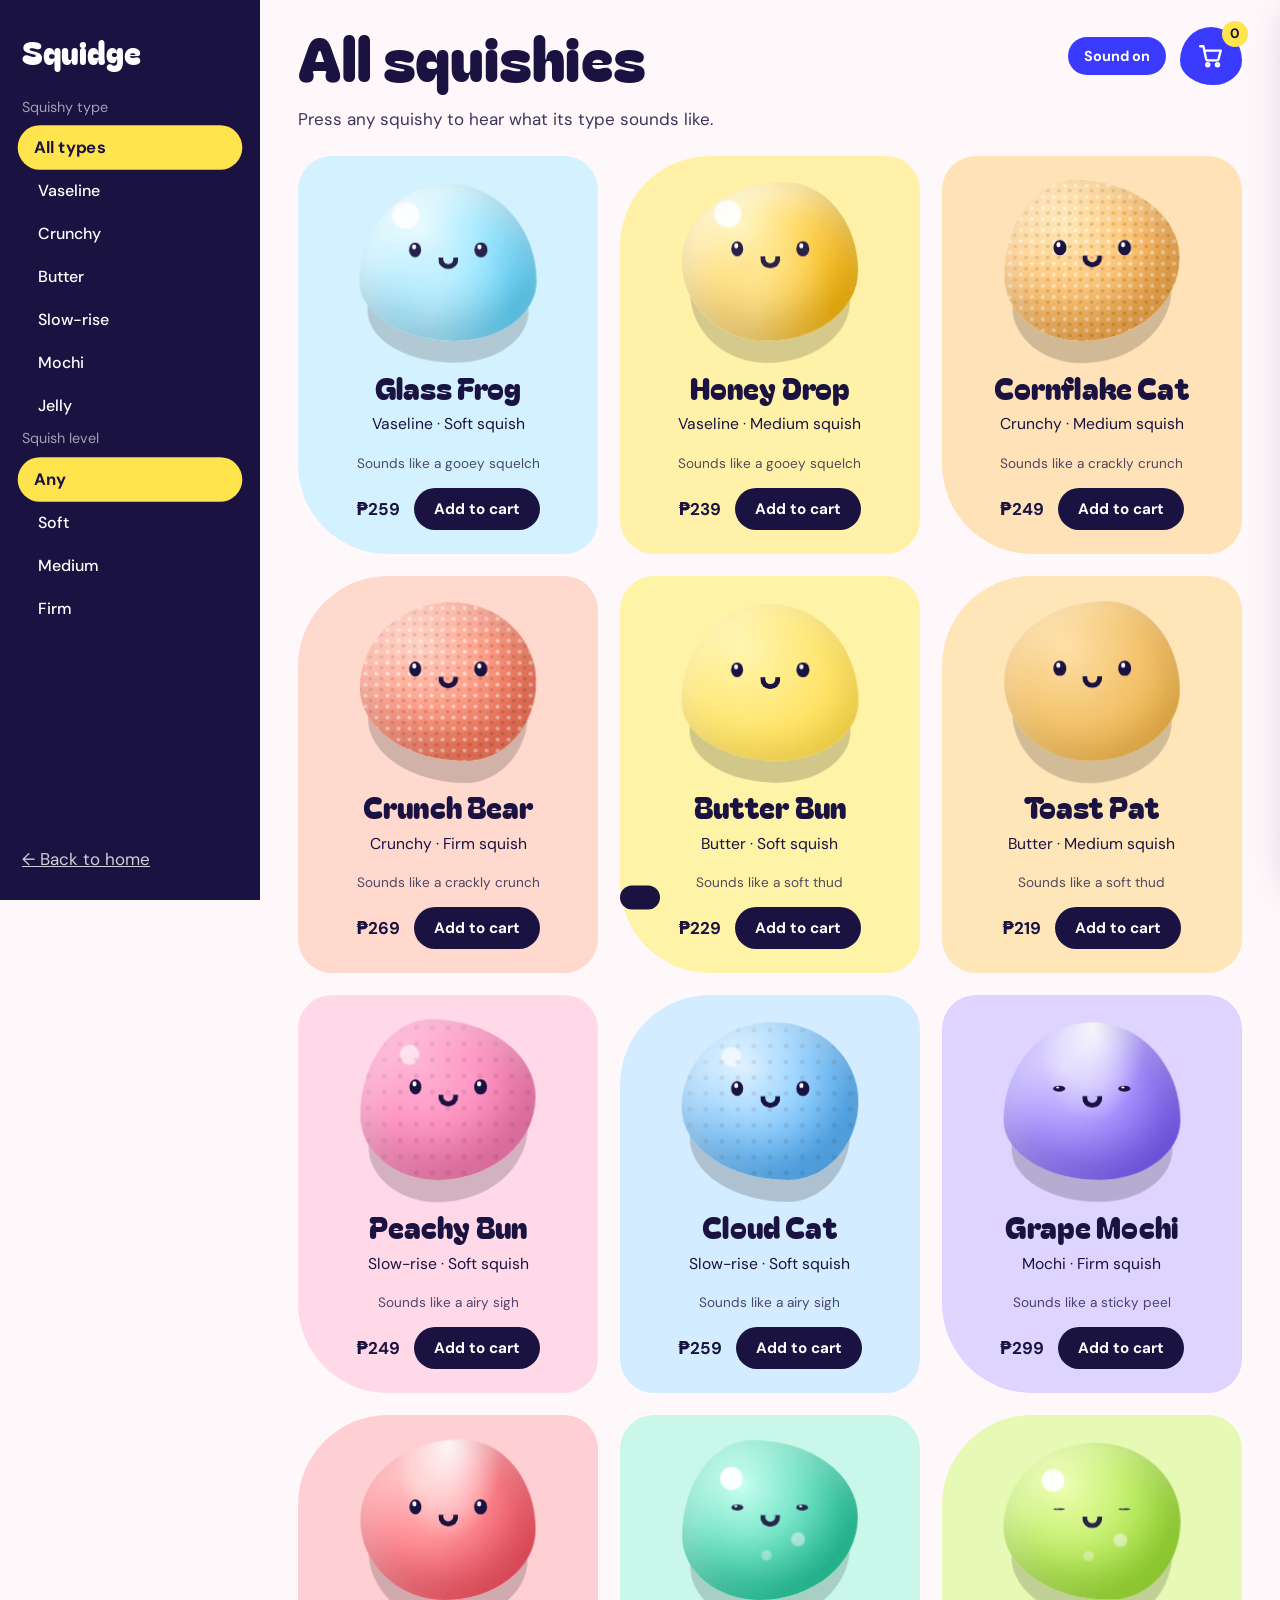
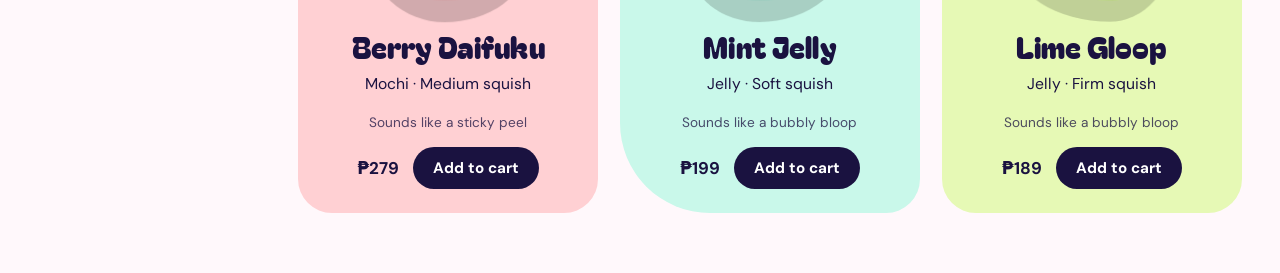
==== shop.html @ 381bbf07 "Add files via upload" ====
<!DOCTYPE html>
<html lang="en">
<head>
<meta charset="utf-8">
<meta name="viewport" content="width=device-width, initial-scale=1, viewport-fit=cover">
<title>Shop — Squidge</title>
<link rel="preconnect" href="https://fonts.googleapis.com">
<link rel="preconnect" href="https://fonts.gstatic.com" crossorigin>
<link href="https://fonts.googleapis.com/css2?family=Bagel+Fat+One&family=DM+Sans:wght@400;500;700&display=swap" rel="stylesheet">
<link rel="stylesheet" href="style.css">
</head>
<body>

<div class="shopPage">
  <aside class="side">
    <a class="logo" href="index.html">Squidge</a>
    <nav aria-label="Filters">
      <p>Squishy type</p>
      <button class="f on" data-type="all">All types</button>
      <button class="f" data-type="vaseline">Vaseline</button>
      <button class="f" data-type="crunchy">Crunchy</button>
      <button class="f" data-type="butter">Butter</button>
      <button class="f" data-type="slow">Slow-rise</button>
      <button class="f" data-type="mochi">Mochi</button>
      <button class="f" data-type="jelly">Jelly</button>
      <p>Squish level</p>
      <button class="f on" data-lv="Any">Any</button>
      <button class="f" data-lv="Soft">Soft</button>
      <button class="f" data-lv="Medium">Medium</button>
      <button class="f" data-lv="Firm">Firm</button>
    </nav>
    <a class="back" href="index.html">← Back to home</a>
  </aside>

  <div class="shopMain">
    <header class="shopTop">
      <h1 id="shopTitle">All squishies</h1>
      <div class="acts">
        <button class="snd" aria-pressed="true">Sound on</button>
        <button class="cartBtn" id="cartBtn" aria-label="Open cart">
          <svg viewBox="0 0 24 24" width="26" height="26" fill="none" stroke="currentColor" stroke-width="2.2" stroke-linecap="round" stroke-linejoin="round"><circle cx="9" cy="20" r="1.4"/><circle cx="18" cy="20" r="1.4"/><path d="M2 3h3l2.6 12.2a1 1 0 0 0 1 .8h9.2a1 1 0 0 0 1-.8L21 7H6"/></svg>
          <span id="cartN">0</span>
        </button>
      </div>
    </header>
    <p class="blurb" id="blurb"></p>
    <div class="grid" id="grid"></div>
  </div>
</div>

<div class="scrim" id="scrim"></div>
<aside class="drawer" id="drawer" aria-hidden="true" aria-label="Cart">
  <div class="dh"><h2>Your cart</h2><button id="cx" aria-label="Close cart">✕</button></div>
  <ul id="clist"></ul>
  <div>
    <div class="tot"><span>Total</span><b id="ctot">₱0</b></div>
    <button class="cta" id="chk" style="width:100%;border:0;cursor:pointer">Checkout</button>
  </div>
</aside>
<div class="wipe" id="wipe"></div>
<div class="toast" id="toast" role="status"></div>

<script src="core.js"></script>
<script>
(function(){
  var $=function(i){return document.getElementById(i)},S=Squidge,Sq=S.Sq;

  /* [name, sound description] by type */
  var T={
    vaseline:['Vaseline','Clear, glossy gel that stretches and oozes. Sounds like a wet, gooey squelch.','gooey squelch'],
    crunchy:['Crunchy','Filled with foam beads, so every squeeze crackles like cereal.','crackly crunch'],
    butter:['Butter','Smooth, matte and dense, like soft clay. Gives a low, quiet thud.','soft thud'],
    slow:['Slow-rise','Foam that takes its time to come back. Lets out an airy sigh as it rises.','airy sigh'],
    mochi:['Mochi','Sticky, stretchy and powdery. A pat when you press and a peel when you let go.','sticky peel'],
    jelly:['Jelly','Wobbly and see-through. Every press ends in a bubbly bloop.','bubbly bloop']
  };
  /* name, type, price, color 1, color 2, card color, squish level */
  var P=[
    ['Glass Frog','vaseline',259,'#e6fbff','#5ad6ff','#d4f1ff','Soft'],
    ['Honey Drop','vaseline',239,'#fff3b0','#ffb800','#fff2a8','Medium'],
    ['Cornflake Cat','crunchy',249,'#ffe8b5','#ffb04d','#ffe2b8','Medium'],
    ['Crunch Bear','crunchy',269,'#ffd0c2','#ff7a5c','#ffd9ce','Firm'],
    ['Butter Bun','butter',229,'#fff6b0','#ffd93d','#fff3a8','Soft'],
    ['Toast Pat','butter',219,'#ffe1a8','#e8a838','#ffe6b9','Medium'],
    ['Peachy Bun','slow',249,'#ffb3d4','#ff7eb6','#ffd9e8','Soft'],
    ['Cloud Cat','slow',259,'#e0f2ff','#5cb8ff','#d3ecff','Soft'],
    ['Grape Mochi','mochi',299,'#d9cfff','#7a5cff','#ddd4ff','Firm'],
    ['Berry Daifuku','mochi',279,'#ffc2c2','#ff4d5e','#ffd0d3','Medium'],
    ['Mint Jelly','jelly',199,'#c8fff0','#17c99a','#c9f8ea','Soft'],
    ['Lime Gloop','jelly',189,'#efffb0','#9be22b','#e6f9b5','Firm']
  ];
  var SH=['50% 50% 46% 54%/62% 62% 38% 38%','58% 42% 52% 48%/50% 56% 44% 50%','40% 60% 56% 44%/60% 48% 52% 40%','52% 48% 40% 60%/54% 50% 50% 46%'];
  var F={type:'all',lv:'Any'},cart=S.cart.load(),grid=$('grid');

  function say(m){var t=$('toast');t.textContent=m;t.classList.add('show');clearTimeout(say.t);say.t=setTimeout(function(){t.classList.remove('show')},1800)}

  /* ---- cart ---- */
  function cartUI(){
    var q=0,t=0,h='';
    P.forEach(function(p){
      var it=cart[p[0]];if(!it||!it.q)return;
      q+=it.q;t+=it.q*p[2];
      h+=`<li><b>${p[0]}</b><span>₱${it.q*p[2]}</span><div class='qty'><button data-k='${p[0]}' data-d='-1' aria-label='Remove one ${p[0]}'>−</button><i>${it.q}</i><button data-k='${p[0]}' data-d='1' aria-label='Add one ${p[0]}'>+</button></div></li>`;
    });
    $('clist').innerHTML=h||"<li class='empty'>Your cart is empty. Go squish something!</li>";
    $('ctot').textContent='₱'+t;$('cartN').textContent=q;
    S.cart.save(cart);
  }
  function cartAdd(n){cart[n]=cart[n]||{q:0};cart[n].q++;cartUI();say(n+' added to cart')}
  var drawer=$('drawer'),scrim=$('scrim');
  function openCart(o){drawer.classList.toggle('open',o);scrim.classList.toggle('on',o);drawer.setAttribute('aria-hidden',o?'false':'true')}
  $('cartBtn').addEventListener('click',function(){openCart(true)});
  $('cx').addEventListener('click',function(){openCart(false)});
  scrim.addEventListener('click',function(){openCart(false)});
  document.addEventListener('keydown',function(e){if(e.key==='Escape')openCart(false)});
  $('chk').addEventListener('click',function(){say('Checkout is coming soon')});
  $('clist').addEventListener('click',function(e){
    var b=e.target.closest('button');if(!b||!cart[b.dataset.k])return;
    cart[b.dataset.k].q=Math.max(0,cart[b.dataset.k].q+(+b.dataset.d));cartUI();
  });

  /* ---- product grid ---- */
  function render(){
    grid.innerHTML='';
    var list=P.filter(function(p){return (F.type==='all'||p[1]===F.type)&&(F.lv==='Any'||p[6]===F.lv)});
    $('shopTitle').textContent=F.type==='all'?'All squishies':T[F.type][0]+' squishies';
    $('blurb').textContent=F.type==='all'?'Press any squishy to hear what its type sounds like.':T[F.type][1];
    if(!list.length)grid.innerHTML="<p class='empty'>No squishies match. Try another filter.</p>";
    list.forEach(function(p,i){
      var a=document.createElement('article');a.className='toy';a.style.background=p[5];
      a.innerHTML=`<button class='jelly' data-type='${p[1]}' aria-label='Squish ${p[0]}' style='--c1:${p[3]};--c2:${p[4]};border-radius:${SH[i%4]}'><span class='face'><span class='eyes'><span class='eye'></span><span class='eye'></span></span><span class='mouth'></span></span></button><h3>${p[0]}</h3><p>${T[p[1]][0]} · ${p[6]} squish</p><small>Sounds like a ${T[p[1]][2]}</small><div class='buy'><span>₱${p[2]}</span><button class='add'>Add to cart</button></div>`;
      var j=a.querySelector('.jelly');S.wire(j);Sq.init(j);
      a.querySelector('.add').addEventListener('click',function(){cartAdd(p[0]);Sq.hop(j)});
      grid.appendChild(a);
    });
  }
  document.querySelectorAll('.f').forEach(function(b){
    b.addEventListener('click',function(){
      var isT=b.dataset.type!==undefined;
      F[isT?'type':'lv']=isT?b.dataset.type:b.dataset.lv;
      document.querySelectorAll(isT?'.f[data-type]':'.f[data-lv]').forEach(function(x){x.classList.toggle('on',x===b)});
      render();
    });
  });

  /* ---- start up: ?type=butter filters, ?cart=1 opens the cart ---- */
  var q=new URLSearchParams(location.search),qt=q.get('type');
  if(qt&&T[qt]){F.type=qt;document.querySelectorAll('.f[data-type]').forEach(function(x){x.classList.toggle('on',x.dataset.type===qt)})}
  render();cartUI();
  if(q.get('cart'))openCart(true);

  /* reveal after the slime wipe from the landing page */
  try{
    if(sessionStorage.getItem('sq-wipe')){
      sessionStorage.removeItem('sq-wipe');
      var w=$('wipe');w.classList.add('reset','go');w.getBoundingClientRect();w.classList.remove('reset');
      requestAnimationFrame(function(){w.classList.add('fade')});
      setTimeout(function(){w.classList.add('reset');w.classList.remove('go','fade')},700);
    }
  }catch(e){}
})();
</script>
</body>
</html>
---- style.css ----
:root{
  --blue:#3b3bff; --pink:#ff7eb6; --lemon:#ffe44d; --mint:#7ff0c8; --ink:#1a1240;
  --paper:#fff8fb; --text:#1a1240; --card:#ffffff;
  box-sizing:border-box; padding-top:env(safe-area-inset-top,0px); padding-bottom:env(safe-area-inset-bottom,0px);
}
@media (prefers-color-scheme:dark){
  :root:not([data-theme="light"]){--paper:#150f33;--text:#fff3f9;--card:#241a4f}
}
:root[data-theme="dark"]{--paper:#150f33;--text:#fff3f9;--card:#241a4f}
html{scroll-padding-top:env(safe-area-inset-top,0px)}
*,*::before,*::after{box-sizing:border-box}
body{margin:0;background:var(--paper);color:var(--text);font:400 1.0625rem/1.55 "DM Sans",system-ui,sans-serif;overflow-x:hidden}
h1,h2,h3{font-family:"Bagel Fat One","DM Sans",system-ui,sans-serif;font-weight:400;line-height:.98;margin:0;letter-spacing:.005em}
a{color:inherit}
:focus-visible{outline:3px solid var(--lemon);outline-offset:3px}

/* nav */
.nav{display:flex;justify-content:space-between;align-items:center;padding:20px clamp(20px,5vw,64px);position:absolute;inset:0 0 auto;z-index:5;color:#fff}
.logo{font:400 1.7rem "Bagel Fat One",sans-serif;text-decoration:none}
.bag{background:var(--lemon);color:var(--ink);border:0;border-radius:999px;padding:10px 18px;font:700 .95rem "DM Sans",sans-serif;cursor:pointer;transition:transform .5s cubic-bezier(.2,2.4,.4,1)}
.bag.bump{transform:scale(1.2)}

/* hero */
.hero{background:var(--blue);color:#fff;min-height:100svh;display:grid;grid-template-columns:1.05fr .95fr;align-items:center;gap:20px;padding:110px clamp(20px,5vw,64px) 60px;position:relative;overflow:hidden}
.hero h1{font-size:clamp(3.2rem,9vw,8rem)}
.hero p{max-width:30ch;font-size:1.25rem;margin:22px 0 30px;color:#e6e6ff}
.cta{display:inline-block;background:var(--lemon);color:var(--ink);font:700 1.05rem "DM Sans",sans-serif;padding:16px 28px;border-radius:999px;text-decoration:none;box-shadow:0 6px 0 #b59f00;transition:transform .12s,box-shadow .12s}
.cta:active{transform:translateY(5px);box-shadow:0 1px 0 #b59f00}
.stage{display:flex;flex-direction:column;align-items:center;gap:18px;position:relative}
.count{background:#ffffff22;border-radius:999px;padding:8px 18px;font-weight:700;font-size:.95rem}
.hint{position:absolute;top:2%;right:4%;background:var(--lemon);color:var(--ink);font-weight:700;padding:8px 14px;border-radius:18px 18px 4px 18px;transform:rotate(6deg);transition:opacity .3s}
.hint.gone{opacity:0}

/* the jelly */
.jelly{--c1:#ffb3d4;--c2:var(--pink);position:relative;width:min(78vw,430px);aspect-ratio:1/.9;
  background:radial-gradient(circle at 28% 22%,#ffffffcc 0 6%,transparent 7%),radial-gradient(circle at 34% 28%,var(--c1),var(--c2) 70%);
  border-radius:46% 54% 50% 50%/58% 54% 46% 42%;box-shadow:inset -20px -26px 44px #0000002a,inset 14px 14px 30px #ffffff55,0 30px 0 -8px #0000002e;
  transform-origin:50% 100%;will-change:transform;cursor:grab;touch-action:manipulation;user-select:none;-webkit-user-select:none;border:0;padding:0;display:block}
.jelly.press{cursor:grabbing}
.face{position:absolute;left:50%;top:46%;transform:translate(-50%,-50%);display:flex;flex-direction:column;align-items:center;gap:12%;width:44%}
.eyes{display:flex;justify-content:space-between;width:100%}
.eye{width:16%;aspect-ratio:1/1.25;background:var(--ink);border-radius:50%;position:relative;transform:translate(var(--lx,0%),var(--ly,0%)) scale(var(--ex,1),var(--ey,1))}
.eye::after{content:"";position:absolute;top:14%;left:22%;width:30%;height:30%;background:#fff;border-radius:50%}

.press .eye::after{display:none}
.mouth{position:relative;overflow:hidden;width:26%;height:0;padding-bottom:9%;border:5px solid var(--ink);border-top-width:0;border-radius:0 0 100px 100px;background:transparent;transition:width .22s,padding-bottom .22s,border-radius .22s,background .22s,border-top-width .22s}
.mouth::after{content:"";position:absolute;left:50%;bottom:-30%;width:55%;height:70%;background:#ff6b9d;border-radius:50%;transform:translateX(-50%);opacity:0;transition:opacity .2s}
.m-happy .mouth{width:38%;padding-bottom:15%}
.m-wow .mouth{width:15%;padding-bottom:10%;border-top-width:5px;border-radius:50%}
.press .mouth{width:34%;padding-bottom:17%;border-top-width:0;border-radius:0 0 100px 100px;background:var(--ink)}
.press .mouth::after{opacity:1}
.blush{position:absolute;top:56%;width:11%;aspect-ratio:2/1;background:#ff4d94;opacity:.45;border-radius:50%;transition:opacity .3s}
.press .blush,.m-happy .blush,.m-wow .blush{opacity:.9}
.blush.l{left:20%}.blush.r{right:20%}

/* hero picker */
.hero{transition:background .5s}
.hero[data-t="2"]{background:#d9381e}
.hero[data-t="3"]{background:#0b7a62}
.hero[data-t="4"]{background:#1a1240}
#hero[data-t="1"]{border-radius:50% 50% 46% 54%/62% 62% 38% 38%}
#hero[data-t="2"]{--c1:#fff3a0;--c2:#ffb800;border-radius:58% 42% 52% 48%/50% 56% 44% 50%}
#hero[data-t="3"]{--c1:#c8fff0;--c2:#17c99a;border-radius:40% 60% 56% 44%/60% 48% 52% 40%}
#hero[data-t="4"]{--c1:#d9cfff;--c2:#7a5cff;border-radius:52% 48% 40% 60%/54% 50% 50% 46%}
.picker{display:flex;gap:16px;padding:10px 6px 4px}
.pick{width:68px;height:60px;border:0;padding:0;cursor:pointer;background:radial-gradient(circle at 32% 28%,#ffffffbb 0 8%,transparent 9%),radial-gradient(circle at 35% 30%,var(--c1),var(--c2) 72%);box-shadow:inset -6px -8px 12px #0003;transform-origin:50% 100%;transition:transform .45s cubic-bezier(.2,2.2,.4,1)}
.pick:nth-child(1){--c1:#ffb3d4;--c2:#ff7eb6;border-radius:50% 50% 46% 54%/62% 62% 38% 38%}
.pick:nth-child(2){--c1:#fff3a0;--c2:#ffb800;border-radius:58% 42% 52% 48%/50% 56% 44% 50%}
.pick:nth-child(3){--c1:#c8fff0;--c2:#17c99a;border-radius:40% 60% 56% 44%/60% 48% 52% 40%}
.pick:nth-child(4){--c1:#d9cfff;--c2:#7a5cff;border-radius:52% 48% 40% 60%/54% 50% 50% 46%}
.pick[aria-pressed="true"]{transform:translateY(-6px) scale(1.18);outline:3px solid #fff;outline-offset:4px}
.pick:active{transform:scale(1.1,.8)}
.meta{text-align:center;color:#fff;display:flex;flex-direction:column;gap:2px}
.meta b{font:400 1.9rem/1 "Bagel Fat One",sans-serif}
.meta span{color:#ffffffcc;font-size:.98rem}

/* sections */
section{padding:clamp(64px,9vw,120px) clamp(20px,5vw,64px)}
.sec-head{max-width:760px;margin-bottom:48px}
.sec-head h2{font-size:clamp(2.4rem,6vw,4.6rem)}
.sec-head p{margin:16px 0 0;max-width:46ch;opacity:.8}
.shelf{display:grid;grid-template-columns:repeat(auto-fit,minmax(240px,1fr));gap:22px}
.toy{border-radius:34px 34px 34px 90px;padding:26px 24px 24px;display:flex;flex-direction:column;align-items:center;text-align:center;gap:6px;color:var(--ink)}
.toy:nth-child(2){border-radius:90px 34px 34px 34px;margin-top:34px}
.toy:nth-child(3){border-radius:34px 90px 34px 34px}
.toy:nth-child(4){border-radius:34px 34px 90px 34px;margin-top:34px}
.toy .jelly{width:78%;margin-bottom:26px;--c1:#ffffffaa}
.toy h3{font-size:1.9rem}
.toy p{margin:4px 0 10px;font-size:.98rem}
.buy{display:flex;align-items:center;gap:14px;font-weight:700}
.add{background:var(--ink);color:#fff;border:0;border-radius:999px;padding:11px 20px;font:700 .95rem "DM Sans",sans-serif;cursor:pointer;transition:transform .12s}
.add:active{transform:scale(.92)}
.t1{background:var(--pink)}.t2{background:var(--lemon)}.t3{background:var(--mint)}.t4{background:#b9a8ff}
.t1 .jelly{--c2:#ff4d94;border-radius:50% 50% 46% 54%/62% 62% 38% 38%}
.t2 .jelly{--c2:#ffb800;border-radius:58% 42% 52% 48%/50% 56% 44% 50%}
.t3 .jelly{--c2:#17c99a;border-radius:40% 60% 56% 44%/60% 48% 52% 40%}
.t4 .jelly{--c2:#7a5cff;border-radius:52% 48% 40% 60%/54% 50% 50% 46%}

.why{background:var(--lemon);color:var(--ink)}
.facts{display:grid;grid-template-columns:repeat(auto-fit,minmax(250px,1fr));gap:36px 48px}
.fact h3{font-size:1.7rem;margin-bottom:10px}
.fact p{margin:0;max-width:34ch}
.fact i{display:block;width:54px;height:54px;background:var(--ink);margin-bottom:18px}
.fact:nth-child(1) i{border-radius:50%}
.fact:nth-child(2) i{border-radius:50% 50% 50% 8px}
.fact:nth-child(3) i{border-radius:40% 60% 55% 45%/55% 45% 60% 40%}

.end{background:var(--ink);color:#fff;text-align:center}
.end h2{font-size:clamp(2.6rem,8vw,6.5rem);max-width:12ch;margin:0 auto 28px}
footer{background:var(--ink);color:#ffffffaa;text-align:center;padding:0 20px 36px;font-size:.9rem}
.toast{position:fixed;left:50%;bottom:calc(24px + env(safe-area-inset-bottom,0px));transform:translate(-50%,140%);background:var(--ink);color:#fff;padding:12px 20px;border-radius:999px;font-weight:700;transition:transform .4s cubic-bezier(.2,1.6,.4,1);z-index:9}
.toast.show{transform:translate(-50%,0)}

[hidden]{display:none!important}
#slime{position:absolute;inset:0;width:100%;height:100%;z-index:0;pointer-events:none}
.hero{user-select:none;-webkit-user-select:none;touch-action:pan-y}
.hero>div{position:relative;z-index:1}
.wipe{position:fixed;inset:0;z-index:40;background:var(--pink);clip-path:circle(0 at var(--x,50%) var(--y,50%));pointer-events:none;transition:clip-path .55s cubic-bezier(.6,0,.2,1),opacity .4s}
.wipe.go{clip-path:circle(150% at var(--x,50%) var(--y,50%));pointer-events:auto}
.wipe.fade{opacity:0}.wipe.reset{transition:none}

/* shop page */
.shopPage{display:grid;grid-template-columns:260px 1fr;min-height:100svh}
.side{background:var(--ink);color:#fff;padding:28px 22px;display:flex;flex-direction:column;gap:22px;position:sticky;top:0;height:100svh;overflow:auto;align-self:start}
.side .logo{font-size:2rem}
.side p{margin:0 0 8px;color:#ffffff99;font-size:.9rem}
.f{display:block;width:100%;text-align:left;background:transparent;color:#fff;border:0;padding:11px 16px;border-radius:999px;font:500 1rem 'DM Sans',sans-serif;cursor:pointer;transition:transform .35s cubic-bezier(.2,2.2,.4,1),background .2s}
.f:hover{background:#ffffff1f}
.f.on{background:var(--lemon);color:var(--ink);font-weight:700;transform:scale(1.04)}
.f:active{transform:scale(.95,.88)}
.back{margin-top:auto;color:#ffffffcc}
.shopMain{padding:0 clamp(18px,3vw,44px) 60px;min-width:0}
.shopTop{display:flex;justify-content:space-between;align-items:center;padding:26px 0;position:sticky;top:0;background:var(--paper);z-index:4}
.shopTop h1{font-size:clamp(2.2rem,5vw,3.8rem)}
.cartBtn{position:relative;width:62px;height:58px;border-radius:50% 50% 46% 54%/58% 58% 42% 42%;border:0;background:var(--blue);color:#fff;cursor:pointer;display:grid;place-items:center;transition:transform .35s cubic-bezier(.2,2.2,.4,1)}
.cartBtn:hover{transform:scale(1.08)}.cartBtn:active{transform:scale(1.12,.84)}
.cartBtn span{position:absolute;top:-6px;right:-6px;background:var(--lemon);color:var(--ink);border-radius:999px;min-width:26px;height:26px;display:grid;place-items:center;font:700 .85rem 'DM Sans',sans-serif;padding:0 6px}
.grid{display:grid;grid-template-columns:repeat(auto-fill,minmax(230px,1fr));gap:22px}
.grid .toy:nth-child(n){margin-top:0}
.grid .toy:nth-child(odd){border-radius:34px 34px 34px 90px}
.grid .toy:nth-child(even){border-radius:90px 34px 34px 34px}
.grid .toy .jelly{width:70%}
.grid .empty{grid-column:1/-1;opacity:.7}
.scrim{position:fixed;inset:0;background:#1a124066;opacity:0;pointer-events:none;transition:opacity .3s;z-index:30}.scrim.on{opacity:1;pointer-events:auto}
.drawer{position:fixed;top:0;right:0;height:100%;width:min(400px,100%);background:var(--card);color:var(--text);z-index:31;transform:translateX(105%);transition:transform .5s cubic-bezier(.2,1.3,.4,1);display:flex;flex-direction:column;border-radius:36px 0 0 36px;padding:24px;box-shadow:-12px 0 40px #1a124033}
.drawer.open{transform:none}
.dh{display:flex;justify-content:space-between;align-items:center}.dh h2{font-size:2rem}
.dh button{width:42px;height:42px;border-radius:50%;border:0;background:var(--lemon);color:var(--ink);font-size:1.1rem;cursor:pointer}
#clist{list-style:none;margin:18px 0;padding:0;flex:1;overflow:auto;display:flex;flex-direction:column;gap:12px}
#clist li{display:grid;grid-template-columns:1fr auto;gap:6px 12px;align-items:center;background:var(--paper);border-radius:22px;padding:14px 16px}
#clist .empty{display:block;background:none;opacity:.7}
.qty{grid-column:1/3;display:flex;align-items:center;gap:10px}
.qty button{width:32px;height:32px;border-radius:50%;border:0;background:var(--ink);color:#fff;font-size:1.1rem;cursor:pointer}
.qty i{font-style:normal;font-weight:700;min-width:1.5ch;text-align:center}
.tot{display:flex;justify-content:space-between;font-size:1.3rem;margin-bottom:14px}
@media (max-width:820px){
  .shopPage{grid-template-columns:1fr}
  .side{position:static;height:auto;padding:16px 18px;gap:10px}
  .side nav{display:flex;flex-wrap:wrap;gap:6px}.side nav p{width:100%;margin:6px 0 0}
  .f{width:auto;padding:8px 14px}.back{margin:0}
}
@media (max-width:820px){
  .hero{grid-template-columns:1fr;padding-top:100px;text-align:left}
  .toy:nth-child(2),.toy:nth-child(4){margin-top:0}
}
@media (prefers-reduced-motion:reduce){*{transition-duration:.01s!important;animation:none!important}}

/* ---- two-page build additions ---- */
.navr{display:flex;gap:10px;align-items:center}
.snd{background:#ffffff26;color:#fff;border:0;border-radius:999px;padding:10px 16px;font:700 .9rem 'DM Sans',sans-serif;cursor:pointer;transition:transform .3s cubic-bezier(.2,2.2,.4,1)}
.snd:active{transform:scale(.92)}
.shopTop .snd{background:var(--blue)}
.acts{display:flex;gap:14px;align-items:center}
a.bag,a.add{text-decoration:none;display:inline-block}
.toy small{opacity:.75;font-size:.85rem;margin-bottom:8px}
.blurb{margin:-6px 0 24px;max-width:58ch;opacity:.85}

/* squishy type textures */
.jelly[data-type=vaseline]{background:radial-gradient(circle at 26% 20%,#fff 0 7%,transparent 8%),radial-gradient(ellipse at 40% 85%,#ffffff66,transparent 55%),radial-gradient(circle at 34% 28%,var(--c1),var(--c2) 75%);opacity:.93;box-shadow:inset -16px -22px 40px #0000002a,inset 18px 18px 36px #ffffffaa,0 30px 0 -8px #0000002e}
.jelly[data-type=crunchy]{background:radial-gradient(circle,#ffffff88 1.6px,transparent 2.4px) 0 0/11px 11px,radial-gradient(circle,#00000022 1.4px,transparent 2.2px) 5px 5px/11px 11px,radial-gradient(circle at 34% 28%,var(--c1),var(--c2) 70%)}
.jelly[data-type=butter]{background:radial-gradient(circle at 34% 28%,var(--c1),var(--c2) 92%);box-shadow:inset -10px -14px 30px #00000018,inset 10px 10px 24px #ffffff44,0 30px 0 -8px #0000002e}
.jelly[data-type=slow]{background:radial-gradient(circle,#00000015 2px,transparent 3px) 0 0/16px 16px,radial-gradient(circle at 28% 22%,#ffffff99 0 5%,transparent 6%),radial-gradient(circle at 34% 28%,var(--c1),var(--c2) 70%)}
.jelly[data-type=mochi]{background:radial-gradient(ellipse at 50% 0,#fffffff2,transparent 45%),radial-gradient(circle at 34% 28%,var(--c1),var(--c2) 82%)}
.jelly[data-type=jelly]{background:radial-gradient(circle at 28% 24%,#fff 0 6%,transparent 7%),radial-gradient(circle at 66% 62%,#ffffff88 0 4%,transparent 5%),radial-gradient(circle at 48% 72%,#ffffff66 0 3%,transparent 4%),radial-gradient(circle at 34% 28%,var(--c1),var(--c2) 72%);opacity:.92}
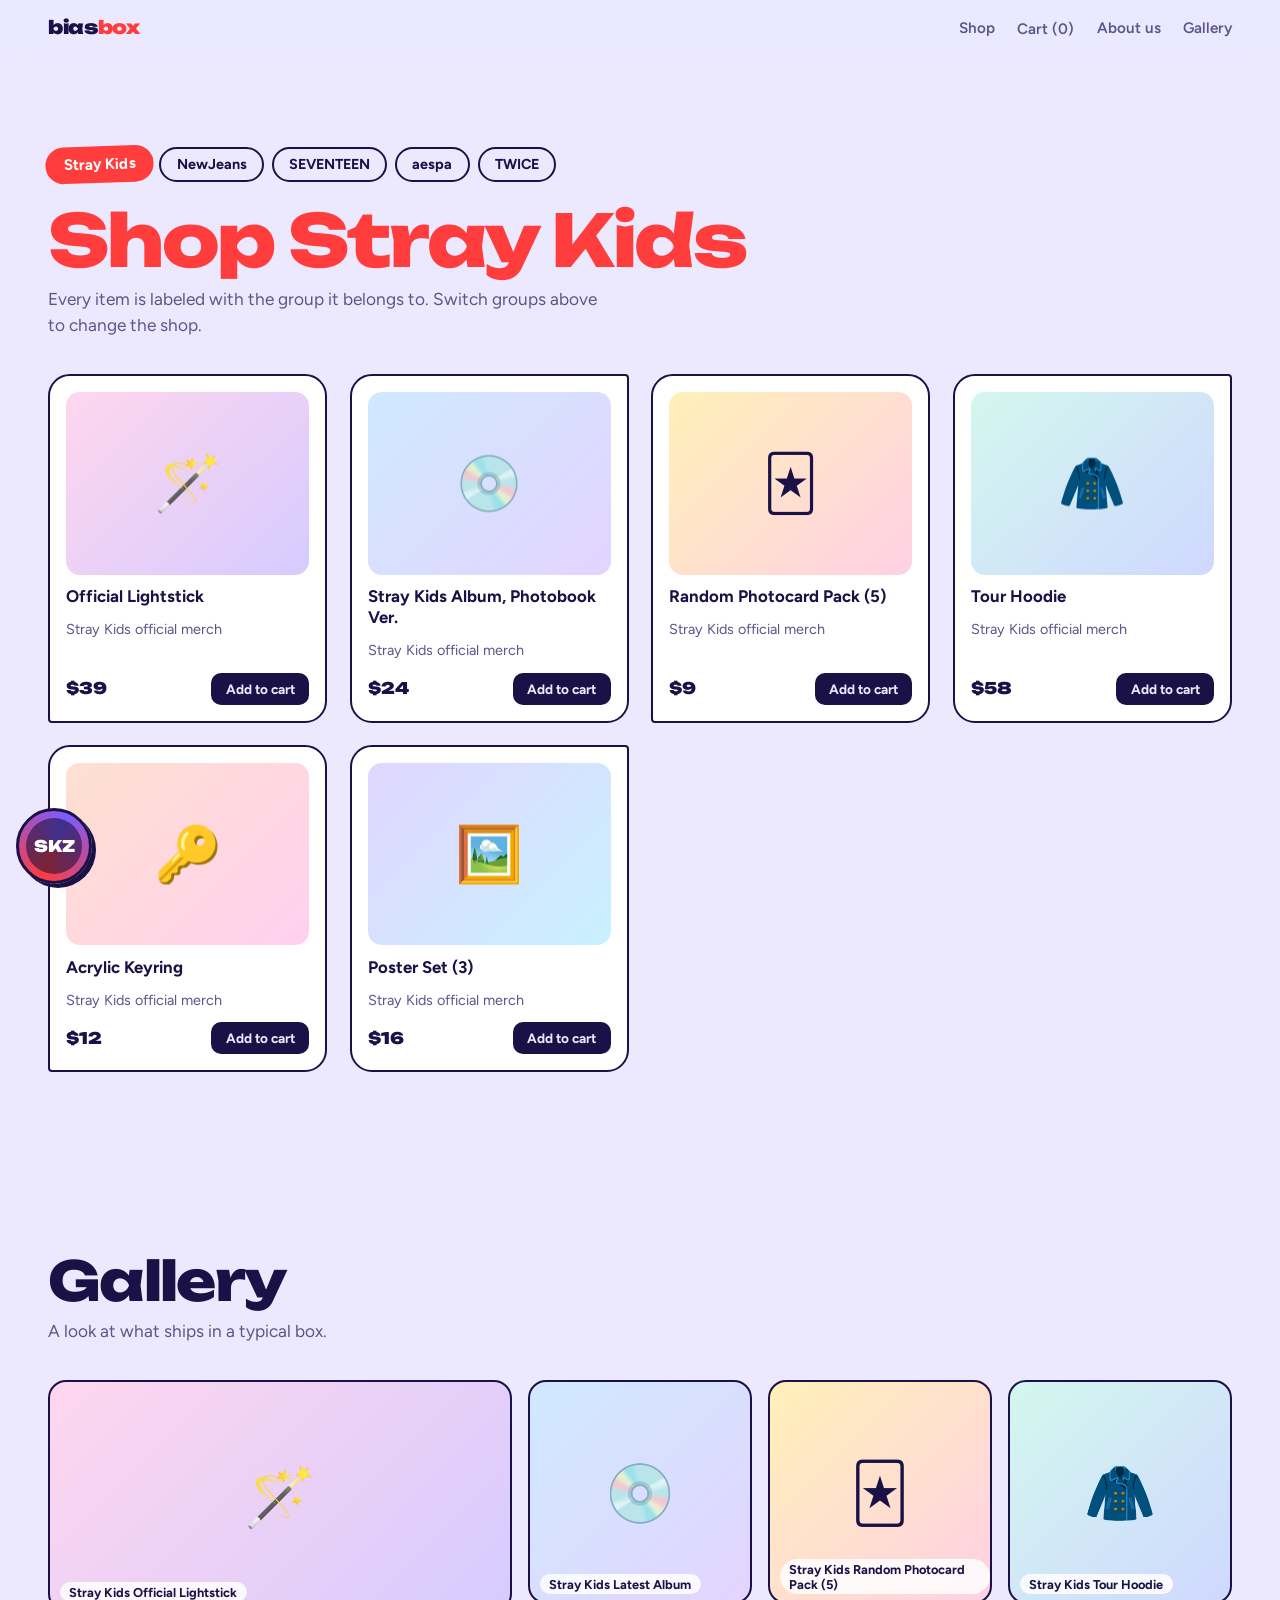
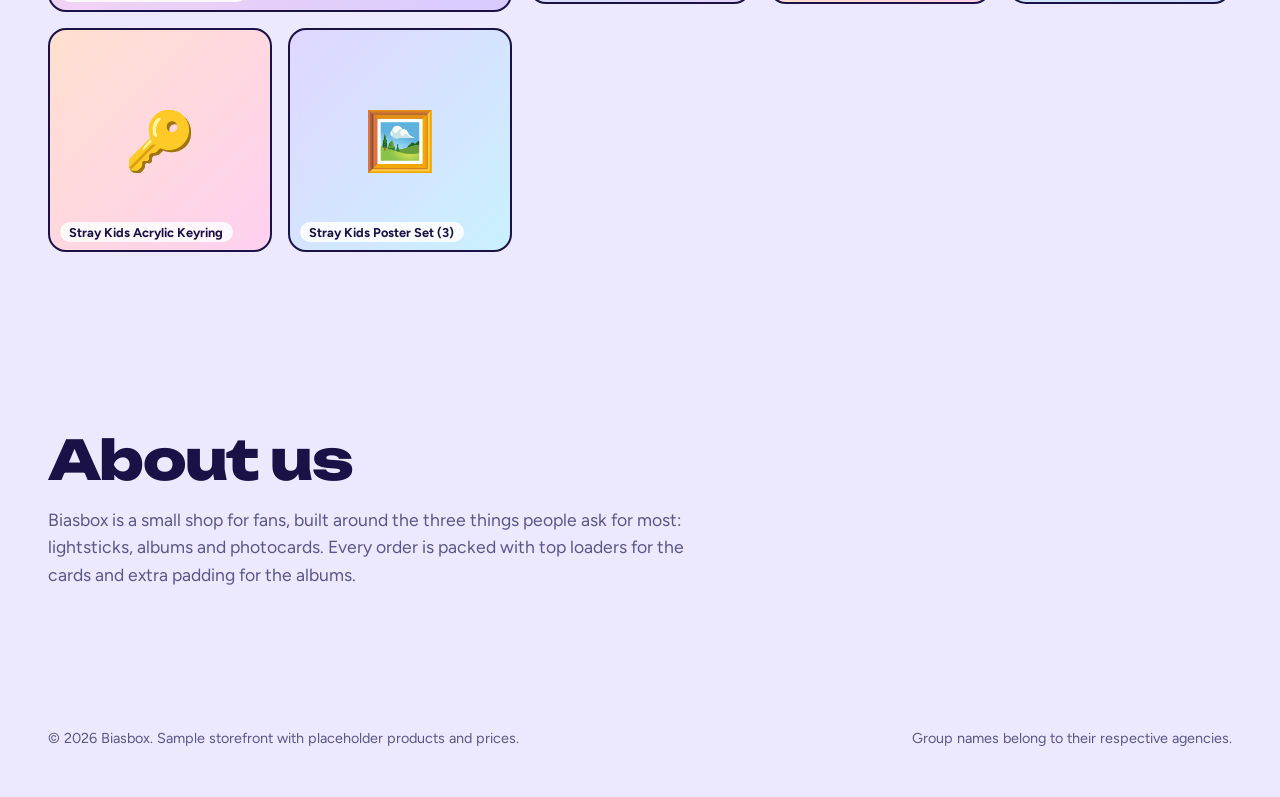
==== commit b97e3745: "Update shop.html" ====
--- a/shop.html
+++ b/shop.html
@@ -3,162 +3,213 @@
 <head>
 <meta charset="utf-8">
 <meta name="viewport" content="width=device-width, initial-scale=1, viewport-fit=cover">
-<title>Shop — Squidge</title>
+<title>Shop – Biasbox</title>
 <link rel="preconnect" href="https://fonts.googleapis.com">
-<link rel="preconnect" href="https://fonts.gstatic.com" crossorigin>
-<link href="https://fonts.googleapis.com/css2?family=Bagel+Fat+One&family=DM+Sans:wght@400;500;700&display=swap" rel="stylesheet">
-<link rel="stylesheet" href="style.css">
+<link href="https://fonts.googleapis.com/css2?family=Unbounded:wght@500;800;900&family=Figtree:wght@400;600;700&display=swap" rel="stylesheet">
+<style>
+:root{
+  --bg:#ece9ff;--surface:#ffffff;--ink:#1a1246;--muted:#5b5588;--line:#cfc9f5;
+  --accent:#ff3d9a;--accent2:#7a5cff;--on-accent:#fff;
+  box-sizing:border-box;padding-top:env(safe-area-inset-top,0px);padding-bottom:env(safe-area-inset-bottom,0px);
+}
+@media (prefers-color-scheme:dark){:root:not([data-theme="light"]){--bg:#120d33;--surface:#1d1650;--ink:#f1eeff;--muted:#a9a2dd;--line:#352c7a}}
+:root[data-theme="dark"]{--bg:#120d33;--surface:#1d1650;--ink:#f1eeff;--muted:#a9a2dd;--line:#352c7a}
+*,*::before,*::after{box-sizing:border-box}
+html{height:100%;scroll-padding-top:env(safe-area-inset-top,0px);scroll-behavior:smooth}
+body{margin:0;min-height:100%;background:var(--bg);color:var(--ink);font-family:"Figtree",system-ui,-apple-system,"Segoe UI",sans-serif;line-height:1.55;overflow-x:hidden;transition:background .4s}
+body::before{content:"";position:fixed;inset:0 0 auto;height:env(safe-area-inset-top,0px);background:var(--bg);z-index:30}
+a{color:inherit}
+:focus-visible{outline:3px solid var(--accent);outline-offset:3px}
+.d{font-family:"Unbounded","Arial Black",system-ui,sans-serif}
+
+header{position:sticky;top:env(safe-area-inset-top,0px);z-index:20;display:flex;align-items:center;justify-content:space-between;gap:1rem;padding:.9rem clamp(1rem,4vw,3rem);background:color-mix(in srgb,var(--bg) 85%,transparent);backdrop-filter:blur(10px)}
+.logo{font-weight:900;font-size:1.15rem;text-decoration:none;letter-spacing:-.02em}
+.logo i{font-style:normal;color:var(--accent)}
+nav{display:flex;gap:1.4rem;font-weight:600;font-size:.95rem}
+nav a{text-decoration:none;color:var(--muted)}nav a:hover{color:var(--ink)}
+.cart{border:2px solid var(--ink);background:none;color:var(--ink);font:700 .9rem "Figtree",sans-serif;padding:.45rem 1rem;border-radius:99px;cursor:pointer}
+
+/* HERO */
+.hero{position:relative;padding:clamp(1.5rem,4vw,3rem) clamp(1rem,4vw,3rem) 0;overflow:hidden}
+.pick{display:flex;flex-wrap:wrap;gap:.5rem;margin-bottom:1.4rem}
+.pick button{font:700 .9rem "Figtree",sans-serif;border:2px solid var(--ink);background:transparent;color:var(--ink);padding:.4rem .95rem;border-radius:99px;cursor:pointer;transition:.2s}
+.pick button[aria-pressed="true"]{background:var(--accent);border-color:var(--accent);color:var(--on-accent);transform:rotate(-2deg) scale(1.05)}
+.stage{display:grid;grid-template-columns:1.25fr 1fr;gap:2rem;align-items:center;min-height:min(70vh,620px)}
+.kicker{font-size:clamp(1rem,2vw,1.3rem);font-weight:700;margin:0 0 .4rem;color:var(--muted)}
+.gname{font-weight:900;font-size:clamp(3rem,10.5vw,9rem);line-height:.88;letter-spacing:-.04em;margin:0;color:var(--accent);word-break:break-word;transition:color .3s}
+.what{font-weight:800;font-size:clamp(1.3rem,3.4vw,2.6rem);line-height:1.1;letter-spacing:-.02em;margin:1rem 0 .8rem;max-width:18ch}
+.sub{max-width:44ch;color:var(--muted);font-size:1.1rem;margin:0 0 1.5rem}
+.cta{display:inline-block;background:var(--ink);color:var(--bg);font-weight:700;padding:.9rem 1.6rem;border-radius:14px;text-decoration:none;box-shadow:6px 6px 0 var(--accent);transition:transform .15s,box-shadow .15s}
+.cta:hover{transform:translate(3px,3px);box-shadow:3px 3px 0 var(--accent)}
+.cta+.cta{background:transparent;color:var(--ink);border:2px solid var(--ink);box-shadow:none;margin-left:.6rem}
+
+/* CSS-drawn merch trio */
+.trio{position:relative;height:min(62vh,520px);min-height:340px}
+.stick{position:absolute;left:50%;top:2%;width:64px;height:92%;transform:translateX(-50%) rotate(14deg);transform-origin:50% 90%}
+.stick .orb{position:absolute;top:0;left:50%;width:150px;height:150px;transform:translateX(-50%);border-radius:50%;background:radial-gradient(circle at 35% 30%,#fff 0 8%,var(--accent) 40%,var(--accent2) 100%);box-shadow:0 0 60px 14px color-mix(in srgb,var(--accent) 60%,transparent);animation:glow 3s ease-in-out infinite}
+.stick .orb::after{content:"♥";position:absolute;inset:0;display:grid;place-items:center;color:#fff;font-size:3.2rem;opacity:.9}
+.stick .rod{position:absolute;top:140px;bottom:0;left:50%;width:34px;transform:translateX(-50%);border-radius:10px 10px 22px 22px;background:linear-gradient(90deg,#d9d4ff,#fff 40%,#aaa3e8)}
+.stick .rod::before{content:"";position:absolute;top:34%;left:-6px;right:-6px;height:16px;border-radius:8px;background:var(--ink)}
+.album{position:absolute;left:0;bottom:3%;width:56%;aspect-ratio:1;background:var(--ink);border-radius:8px;transform:rotate(-9deg);box-shadow:10px 14px 0 color-mix(in srgb,var(--accent2) 55%,transparent);overflow:hidden;display:grid;place-items:center}
+.album::before{content:"";position:absolute;inset:12% 12%;border-radius:50%;background:conic-gradient(from 20deg,var(--accent),var(--accent2),#35e0d0,var(--accent));opacity:.95}
+.album::after{content:"";position:absolute;width:16%;aspect-ratio:1;border-radius:50%;background:var(--bg)}
+.album span{position:absolute;left:8%;bottom:6%;z-index:2;color:#fff;font:800 .7rem "Unbounded",sans-serif}
+.pc{position:absolute;right:2%;bottom:0;width:34%;aspect-ratio:2/3;border-radius:10px;background:linear-gradient(135deg,#fff 0,#ffd6ee 30%,#cfe9ff 55%,#e3d4ff 80%,#fff);border:7px solid #fff;transform:rotate(11deg);box-shadow:0 14px 30px rgba(26,18,70,.35);display:flex;align-items:flex-end;padding:.5rem;font:800 .65rem "Unbounded",sans-serif;color:#1a1246}
+.pc::before{content:"";position:absolute;inset:8% 10% 24%;border-radius:6px;background:linear-gradient(160deg,var(--accent),var(--accent2));opacity:.85}
+.pc b{position:relative}
+@keyframes glow{50%{box-shadow:0 0 90px 28px color-mix(in srgb,var(--accent) 70%,transparent)}}
+@media(prefers-reduced-motion:reduce){.stick .orb{animation:none}html{scroll-behavior:auto}*{transition:none!important}}
+
+.ticker{margin-top:2rem;border-block:2px solid var(--ink);overflow:hidden;white-space:nowrap;font-weight:900;padding:.6rem 0}
+.ticker div{display:inline-block;animation:tick 28s linear infinite;padding-left:100%}
+@keyframes tick{to{transform:translateX(-100%)}}
+
+section{padding:clamp(3rem,7vw,6rem) clamp(1rem,4vw,3rem)}
+h2{font-weight:800;font-size:clamp(1.8rem,4.5vw,3.4rem);letter-spacing:-.03em;line-height:1.05;margin:0 0 .6rem;max-width:20ch}
+.lead{color:var(--muted);max-width:50ch;margin:0 0 2.2rem;font-size:1.08rem}
+
+/* shop */
+[hidden]{display:none!important}
+#shoptitle{font-weight:800;font-size:clamp(2rem,6vw,4.5rem);letter-spacing:-.035em;line-height:1;margin:0 0 .6rem;color:var(--accent)}
+.grid{display:grid;grid-template-columns:repeat(auto-fill,minmax(250px,1fr));gap:1.4rem}
+.card{background:var(--surface);border:2px solid var(--ink);border-radius:22px 22px 22px 4px;padding:1rem;display:flex;flex-direction:column;gap:.7rem}
+.card:nth-child(even){border-radius:22px 4px 22px 22px}
+.thumb{aspect-ratio:4/3;border-radius:14px;display:grid;place-items:center;font-size:3.4rem;background:linear-gradient(135deg,var(--c1),var(--c2))}
+.card h3{margin:0;font-size:1.05rem;line-height:1.25}
+.card .g{font-size:.9rem;color:var(--muted);margin:0}
+.row{display:flex;justify-content:space-between;align-items:center;margin-top:auto}
+.price{font-weight:900}
+.add{border:0;background:var(--ink);color:var(--bg);font:700 .85rem "Figtree",sans-serif;padding:.5rem .9rem;border-radius:10px;cursor:pointer}
+.add.done{background:var(--accent);color:#fff}
+
+.how{display:grid;grid-template-columns:repeat(auto-fit,minmax(220px,1fr));gap:2rem;border-top:2px solid var(--ink);padding-top:2rem}
+.how h3{margin:0 0 .4rem;font-size:1.15rem}.how p{margin:0;color:var(--muted)}
+
+footer{padding:2rem clamp(1rem,4vw,3rem) 3rem;color:var(--muted);font-size:.9rem;display:flex;flex-wrap:wrap;justify-content:space-between;gap:1rem}
+
+@media(max-width:820px){
+  header{flex-wrap:wrap}nav{width:100%;order:3;overflow-x:auto;gap:1.1rem;padding-bottom:.2rem}
+  .stage{grid-template-columns:1fr;min-height:0}
+  .trio{height:360px}
+  .cta+.cta{margin:.6rem 0 0}
+}
+
+[hidden]{display:none!important}
+#shoptitle{font-weight:800;font-size:clamp(2rem,6vw,4.5rem);letter-spacing:-.035em;line-height:1;margin:0 0 .6rem;color:var(--accent)}
+.navbtn{font:600 .95rem "Figtree",sans-serif;background:none;border:0;color:var(--muted);cursor:pointer;padding:0}.navbtn:hover{color:var(--ink)}
+.thumb{overflow:hidden}
+.gal{display:grid;grid-template-columns:repeat(auto-fill,minmax(200px,1fr));gap:1rem}
+.gal figure{margin:0;position:relative;aspect-ratio:1;border-radius:18px;border:2px solid var(--ink);display:grid;place-items:center;font-size:3.6rem;overflow:hidden;background:linear-gradient(135deg,var(--c1),var(--c2))}
+.gal figure:first-child{grid-column:span 2;aspect-ratio:2/1}
+.gal figcaption{position:absolute;left:.6rem;bottom:.5rem;font:700 .8rem "Figtree",sans-serif;color:#1a1246;background:rgba(255,255,255,.85);padding:.15rem .6rem;border-radius:99px}
+.gal img{width:100%;height:100%;object-fit:cover}
+.about{max-width:60ch;font-size:1.1rem;color:var(--muted)}
+.badge{position:fixed;left:max(1rem,env(safe-area-inset-left,0px));bottom:calc(1rem + env(safe-area-inset-bottom,0px));width:76px;height:76px;border-radius:50%;z-index:25;border:3px solid var(--ink);background:conic-gradient(from 200deg,var(--accent),var(--accent2),var(--accent));display:grid;place-items:center;text-decoration:none;box-shadow:4px 4px 0 var(--ink);transition:transform .2s}
+.badge:hover{transform:rotate(-8deg) scale(1.06)}
+.badge span{width:56px;height:56px;border-radius:50%;background:rgba(18,13,51,.55);color:#fff;display:grid;place-items:center;font:900 1rem "Unbounded",sans-serif}
+.scrim{position:fixed;inset:0;background:rgba(26,18,70,.45);z-index:35}
+.drawer{position:fixed;top:0;right:0;bottom:0;width:min(400px,100%);background:var(--surface);border-left:2px solid var(--ink);z-index:40;display:flex;flex-direction:column;padding:calc(1.2rem + env(safe-area-inset-top,0px)) 1.2rem calc(1.2rem + env(safe-area-inset-bottom,0px));transform:translateX(100%);visibility:hidden;transition:transform .3s,visibility .3s}
+.drawer.open{transform:none;visibility:visible}
+.dh{display:flex;justify-content:space-between;align-items:center}.dh h2{font-size:1.4rem;margin:0}
+#lines{flex:1;overflow:auto;margin:1rem 0}
+.line{display:grid;grid-template-columns:52px 1fr auto;gap:.7rem;align-items:center;padding:.6rem 0;border-bottom:1px solid var(--line)}
+.lt{width:52px;height:52px;border-radius:12px;display:grid;place-items:center;font-size:1.6rem;background:linear-gradient(135deg,var(--c1),var(--c2));overflow:hidden}
+.qty{display:flex;align-items:center;gap:.5rem;font-weight:700}
+.qty button{width:28px;height:28px;border-radius:50%;border:2px solid var(--ink);background:none;color:var(--ink);cursor:pointer;font-weight:700}
+</style>
 </head>
 <body>
-
-<div class="shopPage">
-  <aside class="side">
-    <a class="logo" href="index.html">Squidge</a>
-    <nav aria-label="Filters">
-      <p>Squishy type</p>
-      <button class="f on" data-type="all">All types</button>
-      <button class="f" data-type="vaseline">Vaseline</button>
-      <button class="f" data-type="crunchy">Crunchy</button>
-      <button class="f" data-type="butter">Butter</button>
-      <button class="f" data-type="slow">Slow-rise</button>
-      <button class="f" data-type="mochi">Mochi</button>
-      <button class="f" data-type="jelly">Jelly</button>
-      <p>Squish level</p>
-      <button class="f on" data-lv="Any">Any</button>
-      <button class="f" data-lv="Soft">Soft</button>
-      <button class="f" data-lv="Medium">Medium</button>
-      <button class="f" data-lv="Firm">Firm</button>
-    </nav>
-    <a class="back" href="index.html">← Back to home</a>
-  </aside>
-
-  <div class="shopMain">
-    <header class="shopTop">
-      <h1 id="shopTitle">All squishies</h1>
-      <div class="acts">
-        <button class="snd" aria-pressed="true">Sound on</button>
-        <button class="cartBtn" id="cartBtn" aria-label="Open cart">
-          <svg viewBox="0 0 24 24" width="26" height="26" fill="none" stroke="currentColor" stroke-width="2.2" stroke-linecap="round" stroke-linejoin="round"><circle cx="9" cy="20" r="1.4"/><circle cx="18" cy="20" r="1.4"/><path d="M2 3h3l2.6 12.2a1 1 0 0 0 1 .8h9.2a1 1 0 0 0 1-.8L21 7H6"/></svg>
-          <span id="cartN">0</span>
-        </button>
-      </div>
-    </header>
-    <p class="blurb" id="blurb"></p>
-    <div class="grid" id="grid"></div>
-  </div>
-</div>
-
-<div class="scrim" id="scrim"></div>
-<aside class="drawer" id="drawer" aria-hidden="true" aria-label="Cart">
-  <div class="dh"><h2>Your cart</h2><button id="cx" aria-label="Close cart">✕</button></div>
-  <ul id="clist"></ul>
-  <div>
-    <div class="tot"><span>Total</span><b id="ctot">₱0</b></div>
-    <button class="cta" id="chk" style="width:100%;border:0;cursor:pointer">Checkout</button>
-  </div>
+<header>
+  <a class="logo d" id="home" href="#">bias<i>box</i></a>
+  <nav><a href="#shop">Shop</a><button class="navbtn" id="cartbtn" type="button">Cart (<span id="cc">0</span>)</button><a href="#about">About us</a><a href="#gallery">Gallery</a></nav>
+</header>
+<main>
+<section id="shop">
+  <div class="pick" role="group" aria-label="Choose a group" id="pick"></div>
+  <h1 class="d" id="shoptitle">Shop Stray Kids</h1>
+  <p class="lead">Every item is labeled with the group it belongs to. Switch groups above to change the shop.</p>
+  <div class="grid" id="grid"></div>
+</section>
+<section id="gallery">
+  <h2 class="d">Gallery</h2>
+  <p class="lead">A look at what ships in a typical box.</p>
+  <div class="gal" id="gal"></div>
+</section>
+<section id="about">
+  <h2 class="d">About us</h2>
+  <p class="about">Biasbox is a small shop for fans, built around the three things people ask for most: lightsticks, albums and photocards. Every order is packed with top loaders for the cards and extra padding for the albums.</p>
+</section>
+</main>
+<footer><span>© 2026 Biasbox. Sample storefront with placeholder products and prices.</span><span>Group names belong to their respective agencies.</span></footer>
+
+<a class="badge" id="badge" href="#shop"><span id="bt">SKZ</span></a>
+<div class="scrim" id="scrim" hidden></div>
+<aside class="drawer" id="drawer" aria-label="Cart">
+  <div class="dh"><h2 class="d">Your cart</h2><button class="navbtn" id="close" type="button">Close</button></div>
+  <div id="lines"></div>
+  <div><div class="row"><b>Total</b><b class="d" id="total">$0</b></div>
+  <button class="cta" id="checkout" type="button" style="border:0;cursor:pointer;width:100%;margin-top:.8rem">Checkout</button>
+  <p class="g" id="note" style="color:var(--muted)"></p></div>
 </aside>
-<div class="wipe" id="wipe"></div>
-<div class="toast" id="toast" role="status"></div>
-
-<script src="core.js"></script>
+
 <script>
-(function(){
-  var $=function(i){return document.getElementById(i)},S=Squidge,Sq=S.Sq;
-
-  /* [name, sound description] by type */
-  var T={
-    vaseline:['Vaseline','Clear, glossy gel that stretches and oozes. Sounds like a wet, gooey squelch.','gooey squelch'],
-    crunchy:['Crunchy','Filled with foam beads, so every squeeze crackles like cereal.','crackly crunch'],
-    butter:['Butter','Smooth, matte and dense, like soft clay. Gives a low, quiet thud.','soft thud'],
-    slow:['Slow-rise','Foam that takes its time to come back. Lets out an airy sigh as it rises.','airy sigh'],
-    mochi:['Mochi','Sticky, stretchy and powdery. A pat when you press and a peel when you let go.','sticky peel'],
-    jelly:['Jelly','Wobbly and see-through. Every press ends in a bubbly bloop.','bubbly bloop']
-  };
-  /* name, type, price, color 1, color 2, card color, squish level */
-  var P=[
-    ['Glass Frog','vaseline',259,'#e6fbff','#5ad6ff','#d4f1ff','Soft'],
-    ['Honey Drop','vaseline',239,'#fff3b0','#ffb800','#fff2a8','Medium'],
-    ['Cornflake Cat','crunchy',249,'#ffe8b5','#ffb04d','#ffe2b8','Medium'],
-    ['Crunch Bear','crunchy',269,'#ffd0c2','#ff7a5c','#ffd9ce','Firm'],
-    ['Butter Bun','butter',229,'#fff6b0','#ffd93d','#fff3a8','Soft'],
-    ['Toast Pat','butter',219,'#ffe1a8','#e8a838','#ffe6b9','Medium'],
-    ['Peachy Bun','slow',249,'#ffb3d4','#ff7eb6','#ffd9e8','Soft'],
-    ['Cloud Cat','slow',259,'#e0f2ff','#5cb8ff','#d3ecff','Soft'],
-    ['Grape Mochi','mochi',299,'#d9cfff','#7a5cff','#ddd4ff','Firm'],
-    ['Berry Daifuku','mochi',279,'#ffc2c2','#ff4d5e','#ffd0d3','Medium'],
-    ['Mint Jelly','jelly',199,'#c8fff0','#17c99a','#c9f8ea','Soft'],
-    ['Lime Gloop','jelly',189,'#efffb0','#9be22b','#e6f9b5','Firm']
-  ];
-  var SH=['50% 50% 46% 54%/62% 62% 38% 38%','58% 42% 52% 48%/50% 56% 44% 50%','40% 60% 56% 44%/60% 48% 52% 40%','52% 48% 40% 60%/54% 50% 50% 46%'];
-  var F={type:'all',lv:'Any'},cart=S.cart.load(),grid=$('grid');
-
-  function say(m){var t=$('toast');t.textContent=m;t.classList.add('show');clearTimeout(say.t);say.t=setTimeout(function(){t.classList.remove('show')},1800)}
-
-  /* ---- cart ---- */
-  function cartUI(){
-    var q=0,t=0,h='';
-    P.forEach(function(p){
-      var it=cart[p[0]];if(!it||!it.q)return;
-      q+=it.q;t+=it.q*p[2];
-      h+=`<li><b>${p[0]}</b><span>₱${it.q*p[2]}</span><div class='qty'><button data-k='${p[0]}' data-d='-1' aria-label='Remove one ${p[0]}'>−</button><i>${it.q}</i><button data-k='${p[0]}' data-d='1' aria-label='Add one ${p[0]}'>+</button></div></li>`;
-    });
-    $('clist').innerHTML=h||"<li class='empty'>Your cart is empty. Go squish something!</li>";
-    $('ctot').textContent='₱'+t;$('cartN').textContent=q;
-    S.cart.save(cart);
-  }
-  function cartAdd(n){cart[n]=cart[n]||{q:0};cart[n].q++;cartUI();say(n+' added to cart')}
-  var drawer=$('drawer'),scrim=$('scrim');
-  function openCart(o){drawer.classList.toggle('open',o);scrim.classList.toggle('on',o);drawer.setAttribute('aria-hidden',o?'false':'true')}
-  $('cartBtn').addEventListener('click',function(){openCart(true)});
-  $('cx').addEventListener('click',function(){openCart(false)});
-  scrim.addEventListener('click',function(){openCart(false)});
-  document.addEventListener('keydown',function(e){if(e.key==='Escape')openCart(false)});
-  $('chk').addEventListener('click',function(){say('Checkout is coming soon')});
-  $('clist').addEventListener('click',function(e){
-    var b=e.target.closest('button');if(!b||!cart[b.dataset.k])return;
-    cart[b.dataset.k].q=Math.max(0,cart[b.dataset.k].q+(+b.dataset.d));cartUI();
-  });
-
-  /* ---- product grid ---- */
-  function render(){
-    grid.innerHTML='';
-    var list=P.filter(function(p){return (F.type==='all'||p[1]===F.type)&&(F.lv==='Any'||p[6]===F.lv)});
-    $('shopTitle').textContent=F.type==='all'?'All squishies':T[F.type][0]+' squishies';
-    $('blurb').textContent=F.type==='all'?'Press any squishy to hear what its type sounds like.':T[F.type][1];
-    if(!list.length)grid.innerHTML="<p class='empty'>No squishies match. Try another filter.</p>";
-    list.forEach(function(p,i){
-      var a=document.createElement('article');a.className='toy';a.style.background=p[5];
-      a.innerHTML=`<button class='jelly' data-type='${p[1]}' aria-label='Squish ${p[0]}' style='--c1:${p[3]};--c2:${p[4]};border-radius:${SH[i%4]}'><span class='face'><span class='eyes'><span class='eye'></span><span class='eye'></span></span><span class='mouth'></span></span></button><h3>${p[0]}</h3><p>${T[p[1]][0]} · ${p[6]} squish</p><small>Sounds like a ${T[p[1]][2]}</small><div class='buy'><span>₱${p[2]}</span><button class='add'>Add to cart</button></div>`;
-      var j=a.querySelector('.jelly');S.wire(j);Sq.init(j);
-      a.querySelector('.add').addEventListener('click',function(){cartAdd(p[0]);Sq.hop(j)});
-      grid.appendChild(a);
-    });
-  }
-  document.querySelectorAll('.f').forEach(function(b){
-    b.addEventListener('click',function(){
-      var isT=b.dataset.type!==undefined;
-      F[isT?'type':'lv']=isT?b.dataset.type:b.dataset.lv;
-      document.querySelectorAll(isT?'.f[data-type]':'.f[data-lv]').forEach(function(x){x.classList.toggle('on',x===b)});
-      render();
-    });
-  });
-
-  /* ---- start up: ?type=butter filters, ?cart=1 opens the cart ---- */
-  var q=new URLSearchParams(location.search),qt=q.get('type');
-  if(qt&&T[qt]){F.type=qt;document.querySelectorAll('.f[data-type]').forEach(function(x){x.classList.toggle('on',x.dataset.type===qt)})}
-  render();cartUI();
-  if(q.get('cart'))openCart(true);
-
-  /* reveal after the slime wipe from the landing page */
-  try{
-    if(sessionStorage.getItem('sq-wipe')){
-      sessionStorage.removeItem('sq-wipe');
-      var w=$('wipe');w.classList.add('reset','go');w.getBoundingClientRect();w.classList.remove('reset');
-      requestAnimationFrame(function(){w.classList.add('fade')});
-      setTimeout(function(){w.classList.add('reset');w.classList.remove('go','fade')},700);
-    }
-  }catch(e){}
-})();
+const HOME="https://claude.ai/artifact/8XVWkmcB9XTpi4Gk3XA8sv";
+const groups=[
+ {n:"Stray Kids",m:"SKZ",a:"#ff3d3d",b:"#7a5cff",pc:"Hyunjin"},
+ {n:"NewJeans",m:"NJ",a:"#2fa8ff",b:"#a06bff",pc:"Haerin"},
+ {n:"SEVENTEEN",m:"SVT",a:"#ff7ac8",b:"#6fa8ff",pc:"Mingyu"},
+ {n:"aespa",m:"æ",a:"#b266ff",b:"#22d3c5",pc:"Karina"},
+ {n:"TWICE",m:"TW",a:"#ff6a3d",b:"#ff3d9a",pc:"Nayeon"}
+];
+const $=id=>document.getElementById(id);
+const items=[
+ {t:"Official Lightstick",e:"🪄",p:39,c1:"#ffd6ee",c2:"#d6cbff"},
+ {t:"Latest Album, Photobook Ver.",e:"💿",p:24,c1:"#cfe9ff",c2:"#e3d4ff"},
+ {t:"Random Photocard Pack (5)",e:"🃏",p:9,c1:"#fff0b8",c2:"#ffd0e4"},
+ {t:"Tour Hoodie",e:"🧥",p:58,c1:"#d3f7ee",c2:"#cfd8ff"},
+ {t:"Acrylic Keyring",e:"🔑",p:12,c1:"#ffe0cf",c2:"#ffd0f0"},
+ {t:"Poster Set (3)",e:"🖼️",p:16,c1:"#e0d6ff",c2:"#c9f1ff"}
+];
+const PHOTOS={}; // "groupIndex-itemIndex": "data:image/jpeg;base64,..."
+let cur=Math.max(0,Math.min(groups.length-1,+new URLSearchParams(location.search).get("g")||0));
+const cart={};
+const pic=(it,k)=>PHOTOS[k]?`<img src="${PHOTOS[k]}" alt="${it.t}">`:it.e;
+function render(){
+  const g=groups[cur],r=document.documentElement.style;
+  r.setProperty("--accent",g.a);r.setProperty("--accent2",g.b);
+  $("bt").textContent=g.m;$("badge").setAttribute("aria-label",g.n+" logo, back to group picker");
+  $("shoptitle").textContent="Shop "+g.n;
+  [...$("pick").children].forEach((b,i)=>b.setAttribute("aria-pressed",i===cur));
+  $("grid").innerHTML=items.map((it,i)=>`<article class="card"><div class="thumb" style="--c1:${it.c1};--c2:${it.c2}">${pic(it,cur+"-"+i)}</div><h3>${it.t.replace("Latest Album",g.n+" Album")}</h3><p class="g">${g.n} official merch</p><div class="row"><span class="price d">$${it.p}</span><button class="add" data-i="${i}">Add to cart</button></div></article>`).join("");
+  $("gal").innerHTML=items.map((it,i)=>`<figure style="--c1:${it.c1};--c2:${it.c2}">${pic(it,cur+"-"+i)}<figcaption>${g.n} ${it.t.split(",")[0]}</figcaption></figure>`).join("");
+}
+function drawCart(){
+  const ls=Object.entries(cart);
+  $("cc").textContent=ls.reduce((s,[,l])=>s+l.q,0);
+  $("total").textContent="$"+ls.reduce((s,[,l])=>s+l.q*l.p,0);
+  $("lines").innerHTML=ls.length?ls.map(([k,l])=>`<div class="line"><div class="lt" style="--c1:${l.c1};--c2:${l.c2}">${l.e}</div><div><b>${l.t.split(",")[0]}</b><br><small>${l.g}, $${l.p}</small></div><div class="qty"><button data-k="${k}" data-d="-1" aria-label="Remove one">−</button>${l.q}<button data-k="${k}" data-d="1" aria-label="Add one">+</button></div></div>`).join(""):`<p class="lead">Your cart is empty. Add something from the shop.</p>`;
+}
+const openCart=o=>{$("drawer").classList.toggle("open",o);$("scrim").hidden=!o};
+$("home").href=HOME;$("home").target="_blank";$("home").rel="noopener";
+$("pick").innerHTML=groups.map((g,i)=>`<button type="button" data-i="${i}" aria-pressed="false">${g.n}</button>`).join("");
+$("pick").addEventListener("click",e=>{const b=e.target.closest("button");if(b){cur=+b.dataset.i;render()}});
+$("grid").addEventListener("click",e=>{
+  const b=e.target.closest(".add");if(!b)return;
+  const i=+b.dataset.i,k=cur+"-"+i;
+  cart[k]=cart[k]||{...items[i],g:groups[cur].n,q:0};cart[k].q++;drawCart();
+  b.textContent="Added";b.classList.add("done");setTimeout(()=>{b.textContent="Add to cart";b.classList.remove("done")},1200);
+});
+$("lines").addEventListener("click",e=>{
+  const b=e.target.closest("button");if(!b)return;
+  const l=cart[b.dataset.k];l.q+=+b.dataset.d;if(l.q<=0)delete cart[b.dataset.k];drawCart();
+});
+$("cartbtn").addEventListener("click",()=>openCart(true));
+$("close").addEventListener("click",()=>openCart(false));
+$("scrim").addEventListener("click",()=>openCart(false));
+addEventListener("keydown",e=>{if(e.key==="Escape")openCart(false)});
+$("checkout").addEventListener("click",()=>{$("note").textContent="Checkout isn’t connected in this sample store."});
+render();drawCart();
+if(location.hash==="#cart")openCart(true);
 </script>
 </body>
 </html>
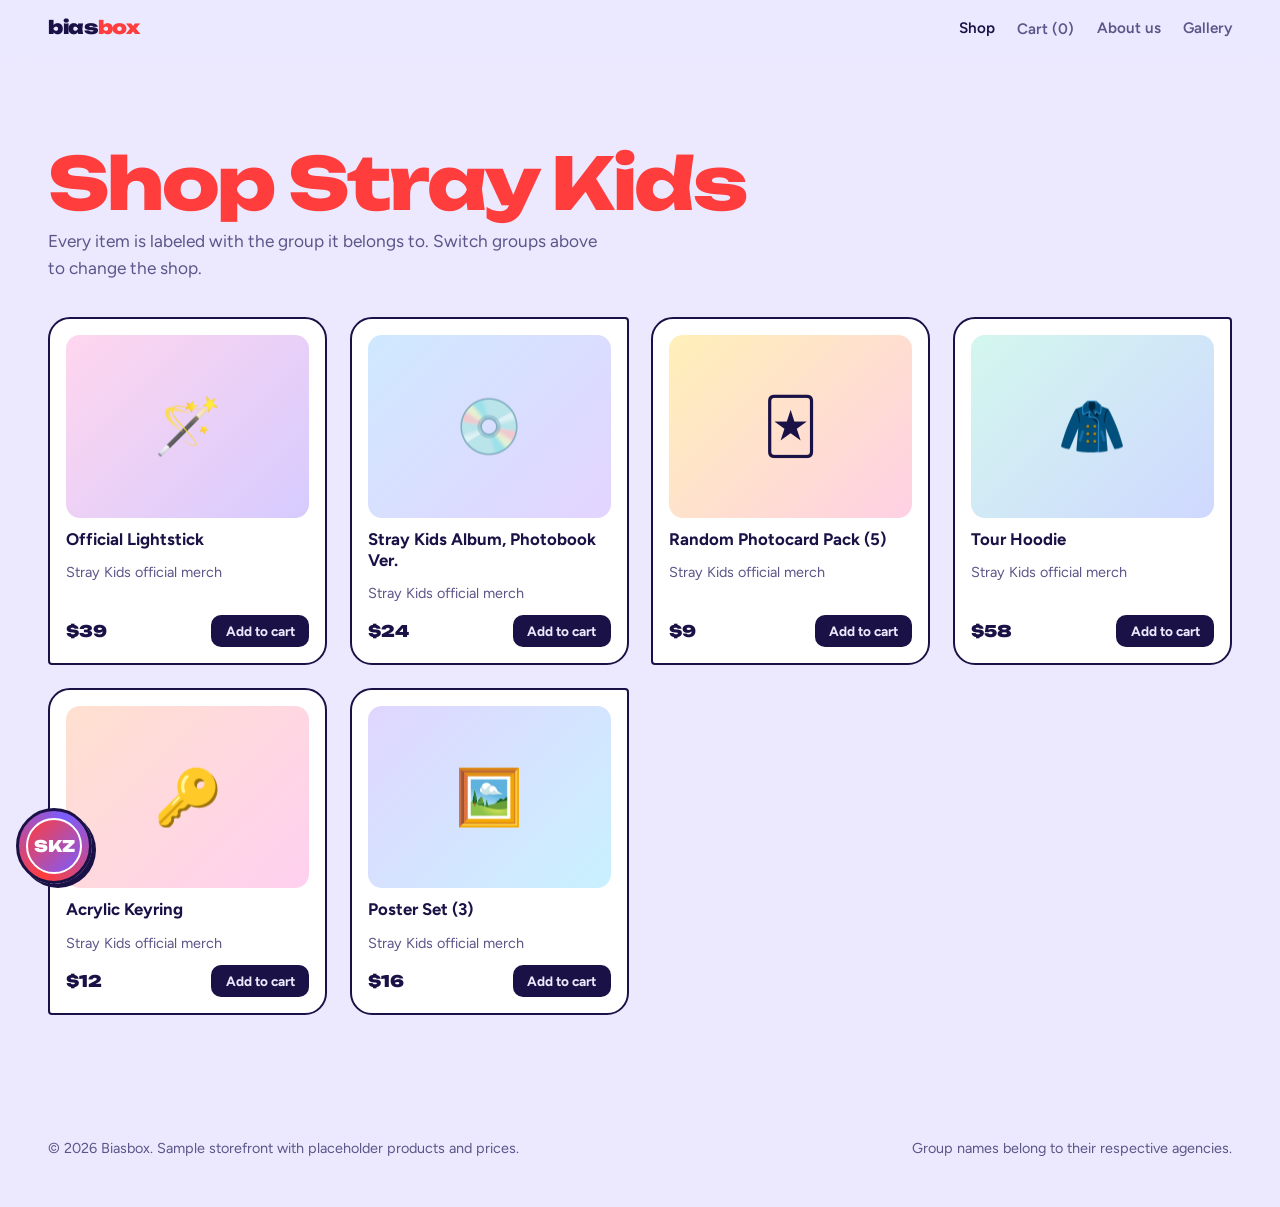
==== commit e449a8fc: "Update shop.html" ====
--- a/shop.html
+++ b/shop.html
@@ -116,33 +116,37 @@
 .lt{width:52px;height:52px;border-radius:12px;display:grid;place-items:center;font-size:1.6rem;background:linear-gradient(135deg,var(--c1),var(--c2));overflow:hidden}
 .qty{display:flex;align-items:center;gap:.5rem;font-weight:700}
 .qty button{width:28px;height:28px;border-radius:50%;border:2px solid var(--ink);background:none;color:var(--ink);cursor:pointer;font-weight:700}
+
+section{scroll-margin-top:6rem}
+#page-shop,#page-gallery,#page-about{min-height:70vh}
+.thumb,.lt{position:relative}
+.px{position:absolute;inset:0;width:100%;height:100%;object-fit:cover}
+.lg{position:relative;overflow:hidden;display:grid;place-items:center;width:46px;height:46px;border-radius:50%;background:linear-gradient(135deg,var(--a),var(--b));color:#fff;font:900 .8rem "Unbounded","Arial Black",sans-serif;border:2px solid #fff}
+.dock{position:fixed;left:max(1rem,env(safe-area-inset-left,0px));bottom:calc(1rem + env(safe-area-inset-bottom,0px));width:76px;height:76px;border-radius:50%;z-index:25;border:3px solid var(--ink);background:conic-gradient(from 200deg,var(--accent),var(--accent2),var(--accent));box-shadow:4px 4px 0 var(--ink);overflow:hidden;display:flex;flex-direction:column;justify-content:flex-end;align-items:center;transition:height .35s cubic-bezier(.3,1.3,.5,1),border-radius .3s}
+.dock.open{height:calc(76px + var(--n)*60px + 12px);border-radius:20px;background:var(--surface)}
+.dlist{display:flex;flex-direction:column;gap:8px;padding-top:12px;opacity:0;transition:opacity .2s}
+.dock.open .dlist{opacity:1;transition-delay:.15s}
+.dock:not(.open) .dlist{visibility:hidden}
+.gb{border:0;background:none;padding:2px;border-radius:50%;cursor:pointer;line-height:0}
+.gb[aria-pressed="true"]{outline:3px solid var(--accent);outline-offset:1px}
+.dtog{flex:none;width:70px;height:70px;border:0;background:none;cursor:pointer;display:grid;place-items:center;color:var(--ink);font:900 1.4rem "Unbounded",sans-serif;padding:0}
+.dtog .lg{width:56px;height:56px;font-size:1rem}
 </style>
 </head>
 <body>
 <header>
-  <a class="logo d" id="home" href="#">bias<i>box</i></a>
-  <nav><a href="#shop">Shop</a><button class="navbtn" id="cartbtn" type="button">Cart (<span id="cc">0</span>)</button><a href="#about">About us</a><a href="#gallery">Gallery</a></nav>
+  <a class="logo d" href="index.html">bias<i>box</i></a>
+  <nav><a style="color:var(--ink)" href="shop.html">Shop</a><button class="navbtn" id="cartbtn" type="button">Cart (<span id="cc">0</span>)</button><a href="about.html">About us</a><a href="gallery.html">Gallery</a></nav>
 </header>
-<main>
+<main id="top">
 <section id="shop">
-  <div class="pick" role="group" aria-label="Choose a group" id="pick"></div>
   <h1 class="d" id="shoptitle">Shop Stray Kids</h1>
   <p class="lead">Every item is labeled with the group it belongs to. Switch groups above to change the shop.</p>
   <div class="grid" id="grid"></div>
 </section>
-<section id="gallery">
-  <h2 class="d">Gallery</h2>
-  <p class="lead">A look at what ships in a typical box.</p>
-  <div class="gal" id="gal"></div>
-</section>
-<section id="about">
-  <h2 class="d">About us</h2>
-  <p class="about">Biasbox is a small shop for fans, built around the three things people ask for most: lightsticks, albums and photocards. Every order is packed with top loaders for the cards and extra padding for the albums.</p>
-</section>
 </main>
 <footer><span>© 2026 Biasbox. Sample storefront with placeholder products and prices.</span><span>Group names belong to their respective agencies.</span></footer>
 
-<a class="badge" id="badge" href="#shop"><span id="bt">SKZ</span></a>
 <div class="scrim" id="scrim" hidden></div>
 <aside class="drawer" id="drawer" aria-label="Cart">
   <div class="dh"><h2 class="d">Your cart</h2><button class="navbtn" id="close" type="button">Close</button></div>
@@ -152,16 +156,19 @@
   <p class="g" id="note" style="color:var(--muted)"></p></div>
 </aside>
 
+<div class="dock" id="dock"><div class="dlist" id="list"></div><button class="dtog" id="tog" type="button" aria-label="Choose group" aria-expanded="false"></button></div>
 <script>
-const HOME="https://claude.ai/artifact/8XVWkmcB9XTpi4Gk3XA8sv";
+const $=id=>document.getElementById(id)||document.createElement("div");
+// IMAGES: paste links into logo_url and img_url (order: lightstick, album, photocards, hoodie, keyring, posters).
+// Remote links load when this file runs on your own site or computer; the hosted preview blocks them and shows the fallback.
+const U=["","","","","",""];
 const groups=[
- {n:"Stray Kids",m:"SKZ",a:"#ff3d3d",b:"#7a5cff",pc:"Hyunjin"},
- {n:"NewJeans",m:"NJ",a:"#2fa8ff",b:"#a06bff",pc:"Haerin"},
- {n:"SEVENTEEN",m:"SVT",a:"#ff7ac8",b:"#6fa8ff",pc:"Mingyu"},
- {n:"aespa",m:"æ",a:"#b266ff",b:"#22d3c5",pc:"Karina"},
- {n:"TWICE",m:"TW",a:"#ff6a3d",b:"#ff3d9a",pc:"Nayeon"}
+ {n:"Stray Kids",m:"SKZ",a:"#ff3d3d",b:"#7a5cff",pc:"Hyunjin",logo_url:"",img_url:[...U]},
+ {n:"NewJeans",m:"NJ",a:"#2fa8ff",b:"#a06bff",pc:"Haerin",logo_url:"",img_url:[...U]},
+ {n:"SEVENTEEN",m:"SVT",a:"#ff7ac8",b:"#6fa8ff",pc:"Mingyu",logo_url:"",img_url:[...U]},
+ {n:"aespa",m:"æ",a:"#b266ff",b:"#22d3c5",pc:"Karina",logo_url:"",img_url:[...U]},
+ {n:"TWICE",m:"TW",a:"#ff6a3d",b:"#ff3d9a",pc:"Nayeon",logo_url:"",img_url:[...U]}
 ];
-const $=id=>document.getElementById(id);
 const items=[
  {t:"Official Lightstick",e:"🪄",p:39,c1:"#ffd6ee",c2:"#d6cbff"},
  {t:"Latest Album, Photobook Ver.",e:"💿",p:24,c1:"#cfe9ff",c2:"#e3d4ff"},
@@ -170,46 +177,50 @@
  {t:"Acrylic Keyring",e:"🔑",p:12,c1:"#ffe0cf",c2:"#ffd0f0"},
  {t:"Poster Set (3)",e:"🖼️",p:16,c1:"#e0d6ff",c2:"#c9f1ff"}
 ];
-const PHOTOS={}; // "groupIndex-itemIndex": "data:image/jpeg;base64,..."
-let cur=Math.max(0,Math.min(groups.length-1,+new URLSearchParams(location.search).get("g")||0));
-const cart={};
-const pic=(it,k)=>PHOTOS[k]?`<img src="${PHOTOS[k]}" alt="${it.t}">`:it.e;
+const store={get(k,d){try{const v=JSON.parse(localStorage.getItem(k));return v==null?d:v}catch(e){return d}},set(k,v){try{localStorage.setItem(k,JSON.stringify(v))}catch(e){}}};
+let cur=Math.min(groups.length-1,Math.max(0,+store.get("bb_g",0)||0));const cart=store.get("bb_cart",{});
+const px=(u,alt)=>u?`<img class="px" src="${u}" alt="${alt}" loading="lazy" onerror="this.remove()">`:"";
+const logo=g=>`<span class="lg" style="--a:${g.a};--b:${g.b}">${g.m}${px(g.logo_url,"")}</span>`;
 function render(){
   const g=groups[cur],r=document.documentElement.style;
   r.setProperty("--accent",g.a);r.setProperty("--accent2",g.b);
-  $("bt").textContent=g.m;$("badge").setAttribute("aria-label",g.n+" logo, back to group picker");
+  $("gname").textContent=g.n;
+  $("sub").textContent="Official "+g.n+" merch: the lightstick for the show, the album for the shelf, and the photocards you are still hunting for.";
+  $("alb").textContent=g.n.toUpperCase();$("pcn").textContent=g.pc;
   $("shoptitle").textContent="Shop "+g.n;
-  [...$("pick").children].forEach((b,i)=>b.setAttribute("aria-pressed",i===cur));
-  $("grid").innerHTML=items.map((it,i)=>`<article class="card"><div class="thumb" style="--c1:${it.c1};--c2:${it.c2}">${pic(it,cur+"-"+i)}</div><h3>${it.t.replace("Latest Album",g.n+" Album")}</h3><p class="g">${g.n} official merch</p><div class="row"><span class="price d">$${it.p}</span><button class="add" data-i="${i}">Add to cart</button></div></article>`).join("");
-  $("gal").innerHTML=items.map((it,i)=>`<figure style="--c1:${it.c1};--c2:${it.c2}">${pic(it,cur+"-"+i)}<figcaption>${g.n} ${it.t.split(",")[0]}</figcaption></figure>`).join("");
-}
+  $("grid").innerHTML=items.map((it,i)=>`<article class="card"><div class="thumb" style="--c1:${it.c1};--c2:${it.c2}">${it.e}${px(g.img_url[i],it.t)}</div><h3>${it.t.replace("Latest Album",g.n+" Album")}</h3><p class="g">${g.n} official merch</p><div class="row"><span class="price d">$${it.p}</span><button class="add" data-i="${i}">Add to cart</button></div></article>`).join("");
+  $("gal").innerHTML=items.map((it,i)=>`<figure style="--c1:${it.c1};--c2:${it.c2}">${it.e}${px(g.img_url[i],it.t)}<figcaption>${g.n} ${it.t.split(",")[0]}</figcaption></figure>`).join("");
+  $("list").innerHTML=groups.map((x,i)=>`<button type="button" class="gb" data-i="${i}" title="${x.n}" aria-label="${x.n}" aria-pressed="${i===cur}">${logo(x)}</button>`).join("");
+  dockUI();
+}
+const dockOpen=()=>$("dock").classList.contains("open");
+function dockUI(){$("tog").innerHTML=dockOpen()?"✕":logo(groups[cur]);$("tog").setAttribute("aria-expanded",dockOpen())}
+$("dock").style.setProperty("--n",groups.length);
+$("tog").addEventListener("click",()=>{$("dock").classList.toggle("open");dockUI()});
+$("list").addEventListener("click",e=>{const b=e.target.closest(".gb");if(!b)return;cur=+b.dataset.i;store.set("bb_g",cur);$("dock").classList.remove("open");render()});
+
 function drawCart(){
+  store.set("bb_cart",cart);
   const ls=Object.entries(cart);
   $("cc").textContent=ls.reduce((s,[,l])=>s+l.q,0);
   $("total").textContent="$"+ls.reduce((s,[,l])=>s+l.q*l.p,0);
-  $("lines").innerHTML=ls.length?ls.map(([k,l])=>`<div class="line"><div class="lt" style="--c1:${l.c1};--c2:${l.c2}">${l.e}</div><div><b>${l.t.split(",")[0]}</b><br><small>${l.g}, $${l.p}</small></div><div class="qty"><button data-k="${k}" data-d="-1" aria-label="Remove one">−</button>${l.q}<button data-k="${k}" data-d="1" aria-label="Add one">+</button></div></div>`).join(""):`<p class="lead">Your cart is empty. Add something from the shop.</p>`;
+  $("lines").innerHTML=ls.length?ls.map(([k,l])=>`<div class="line"><div class="lt" style="--c1:${l.c1};--c2:${l.c2}">${l.e}${px(groups[l.gi].img_url[l.i],"")}</div><div><b>${l.t.split(",")[0]}</b><br><small>${l.g}, $${l.p}</small></div><div class="qty"><button data-k="${k}" data-d="-1" aria-label="Remove one">−</button>${l.q}<button data-k="${k}" data-d="1" aria-label="Add one">+</button></div></div>`).join(""):`<p class="lead">Your cart is empty. Add something from the shop.</p>`;
 }
 const openCart=o=>{$("drawer").classList.toggle("open",o);$("scrim").hidden=!o};
-$("home").href=HOME;$("home").target="_blank";$("home").rel="noopener";
-$("pick").innerHTML=groups.map((g,i)=>`<button type="button" data-i="${i}" aria-pressed="false">${g.n}</button>`).join("");
-$("pick").addEventListener("click",e=>{const b=e.target.closest("button");if(b){cur=+b.dataset.i;render()}});
 $("grid").addEventListener("click",e=>{
   const b=e.target.closest(".add");if(!b)return;
   const i=+b.dataset.i,k=cur+"-"+i;
-  cart[k]=cart[k]||{...items[i],g:groups[cur].n,q:0};cart[k].q++;drawCart();
+  cart[k]=cart[k]||{...items[i],i,gi:cur,g:groups[cur].n,q:0};cart[k].q++;drawCart();
   b.textContent="Added";b.classList.add("done");setTimeout(()=>{b.textContent="Add to cart";b.classList.remove("done")},1200);
 });
-$("lines").addEventListener("click",e=>{
-  const b=e.target.closest("button");if(!b)return;
-  const l=cart[b.dataset.k];l.q+=+b.dataset.d;if(l.q<=0)delete cart[b.dataset.k];drawCart();
-});
+$("lines").addEventListener("click",e=>{const b=e.target.closest("button");if(!b)return;const l=cart[b.dataset.k];l.q+=+b.dataset.d;if(l.q<=0)delete cart[b.dataset.k];drawCart()});
 $("cartbtn").addEventListener("click",()=>openCart(true));
 $("close").addEventListener("click",()=>openCart(false));
 $("scrim").addEventListener("click",()=>openCart(false));
-addEventListener("keydown",e=>{if(e.key==="Escape")openCart(false)});
+addEventListener("keydown",e=>{if(e.key==="Escape"){openCart(false);$("dock").classList.remove("open");dockUI()}});
 $("checkout").addEventListener("click",()=>{$("note").textContent="Checkout isn’t connected in this sample store."});
+
 render();drawCart();
-if(location.hash==="#cart")openCart(true);
 </script>
 </body>
 </html>
